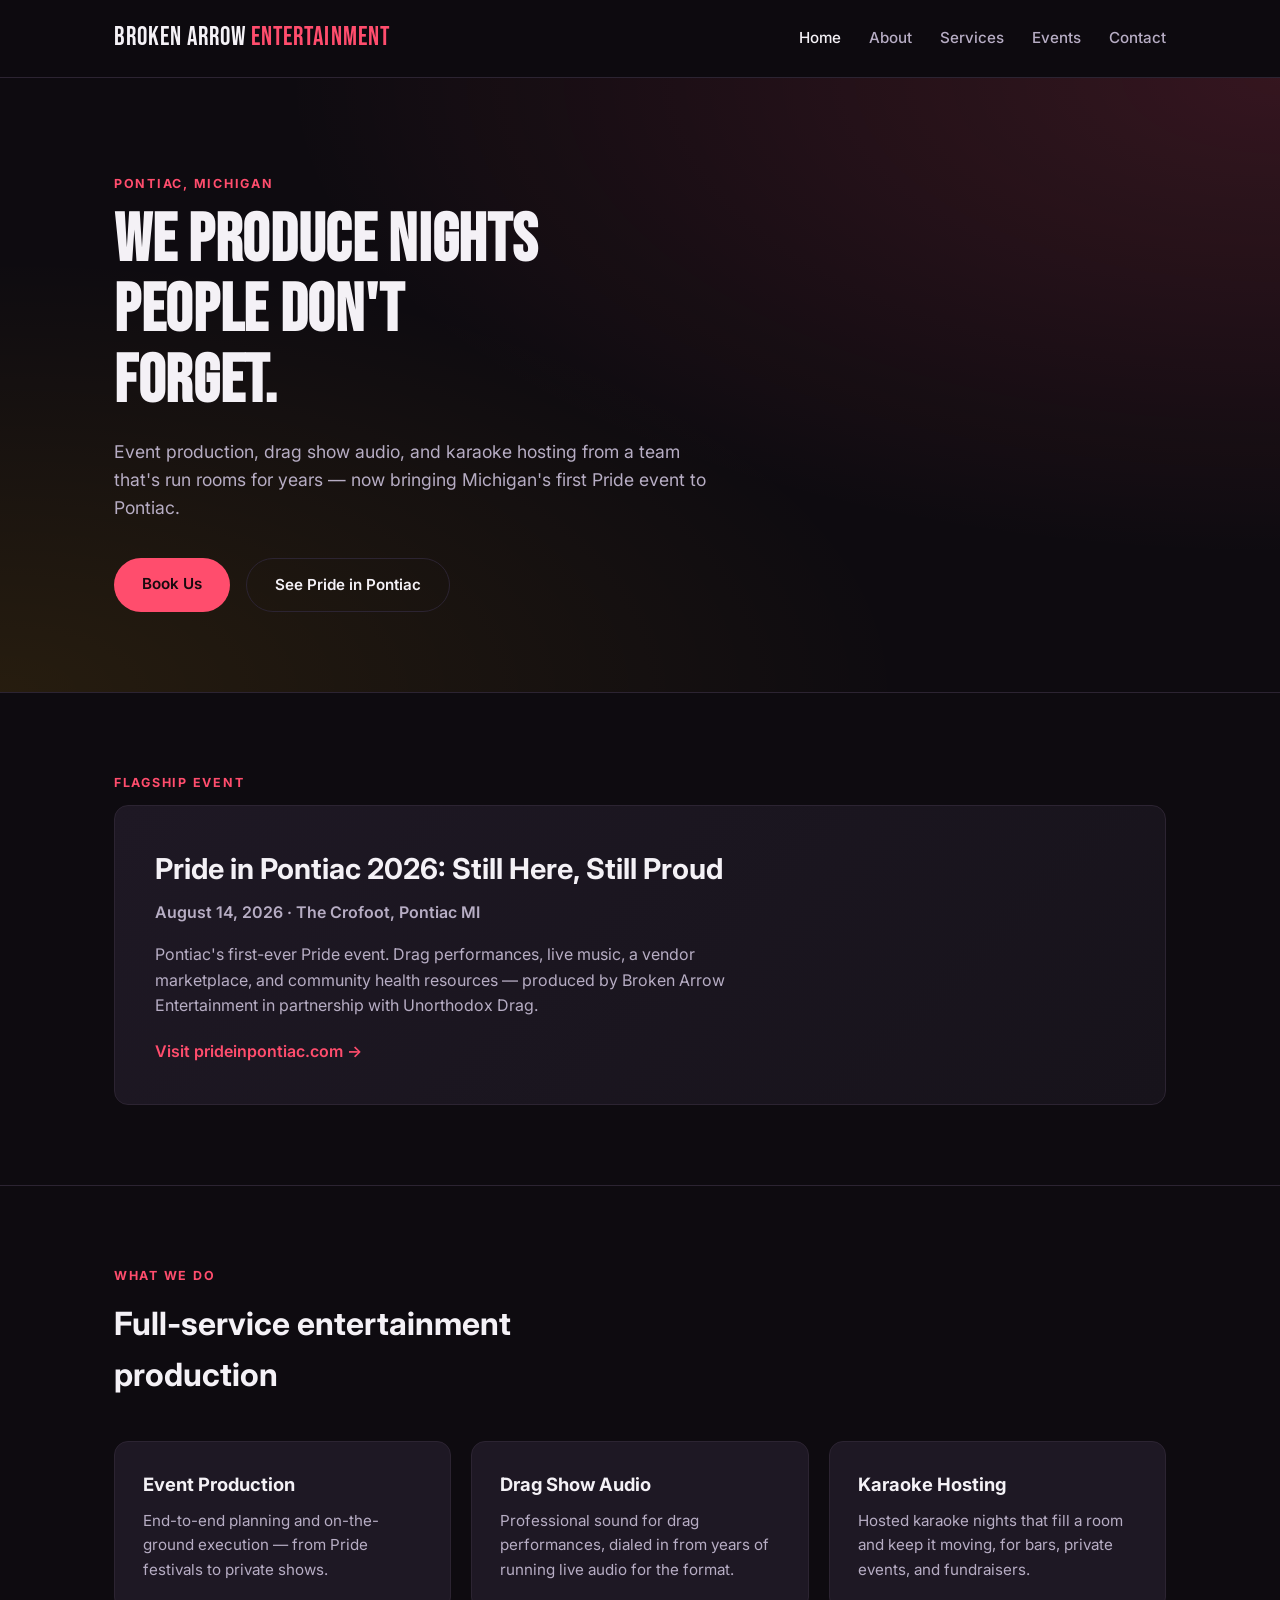
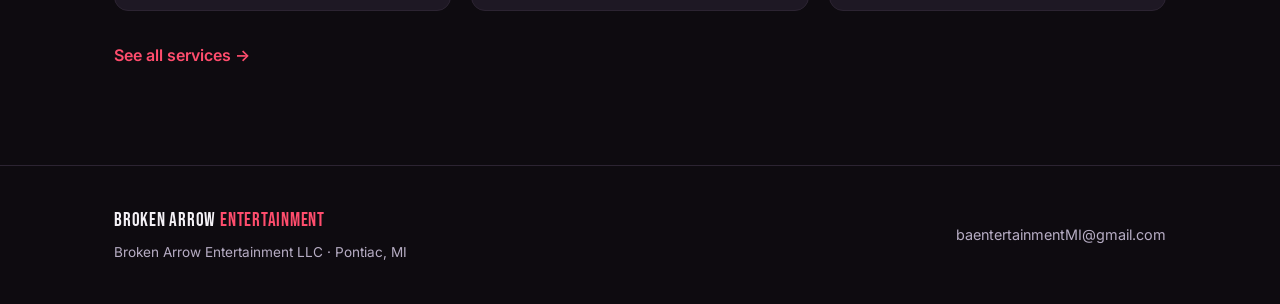
==== index.html @ c87975ab "Add home page" ====
<!DOCTYPE html>
<html lang="en">
<head>
<meta charset="UTF-8">
<meta name="viewport" content="width=device-width, initial-scale=1.0">
<title>Broken Arrow Entertainment | Pontiac, MI Event Production</title>
<meta name="description" content="Broken Arrow Entertainment LLC — event production, drag show audio, and karaoke hosting based in Pontiac, Michigan. Producers of Pride in Pontiac.">
<link rel="preconnect" href="https://fonts.googleapis.com">
<link rel="preconnect" href="https://fonts.gstatic.com" crossorigin>
<link href="https://fonts.googleapis.com/css2?family=Bebas+Neue&family=Inter:wght@400;500;600;700&display=swap" rel="stylesheet">
<link rel="stylesheet" href="css/style.css">
</head>
<body>

<header class="site-header">
  <div class="wrap header-inner">
    <a href="index.html" class="logo">Broken Arrow <span>Entertainment</span></a>
    <nav class="site-nav">
      <a href="index.html" class="active">Home</a>
      <a href="about.html">About</a>
      <a href="services.html">Services</a>
      <a href="events.html">Events</a>
      <a href="contact.html">Contact</a>
    </nav>
  </div>
</header>

<section class="hero">
  <div class="wrap hero-inner">
    <p class="eyebrow">Pontiac, Michigan</p>
    <h1>We produce nights people don't forget.</h1>
    <p class="hero-sub">Event production, drag show audio, and karaoke hosting from a team that's run rooms for years — now bringing Michigan's first Pride event to Pontiac.</p>
    <div class="hero-ctas">
      <a href="contact.html" class="btn btn-primary">Book Us</a>
      <a href="events.html" class="btn btn-ghost">See Pride in Pontiac</a>
    </div>
  </div>
</section>

<section class="spotlight">
  <div class="wrap">
    <p class="eyebrow">Flagship Event</p>
    <div class="spotlight-card">
      <div class="spotlight-text">
        <h2>Pride in Pontiac 2026: Still Here, Still Proud</h2>
        <p class="spotlight-meta">August 14, 2026 &middot; The Crofoot, Pontiac MI</p>
        <p>Pontiac's first-ever Pride event. Drag performances, live music, a vendor marketplace, and community health resources — produced by Broken Arrow Entertainment in partnership with Unorthodox Drag.</p>
        <div class="spotlight-links">
          <a href="https://prideinpontiac.com" target="_blank" rel="noopener">Visit prideinpontiac.com &rarr;</a>
        </div>
      </div>
    </div>
  </div>
</section>

<section class="services-preview">
  <div class="wrap">
    <p class="eyebrow">What We Do</p>
    <h2 class="section-title">Full-service entertainment production</h2>
    <div class="services-grid">
      <div class="service-card">
        <h3>Event Production</h3>
        <p>End-to-end planning and on-the-ground execution — from Pride festivals to private shows.</p>
      </div>
      <div class="service-card">
        <h3>Drag Show Audio</h3>
        <p>Professional sound for drag performances, dialed in from years of running live audio for the format.</p>
      </div>
      <div class="service-card">
        <h3>Karaoke Hosting</h3>
        <p>Hosted karaoke nights that fill a room and keep it moving, for bars, private events, and fundraisers.</p>
      </div>
    </div>
    <a href="services.html" class="link-more">See all services &rarr;</a>
  </div>
</section>

<footer class="site-footer">
  <div class="wrap footer-inner">
    <div>
      <p class="logo footer-logo">Broken Arrow <span>Entertainment</span></p>
      <p class="footer-note">Broken Arrow Entertainment LLC &middot; Pontiac, MI</p>
    </div>
    <div class="footer-contact">
      <a href="mailto:baentertainmentMI@gmail.com">baentertainmentMI@gmail.com</a>
    </div>
  </div>
</footer>

</body>
</html>
---- css/style.css ----
:root {
  --bg: #0e0b10;
  --bg-alt: #17131b;
  --card: #1e1824;
  --text: #f4f1f6;
  --text-dim: #b7adc4;
  --accent: #ff4d6d;
  --accent-2: #ffb703;
  --border: #2c2432;
  --radius: 14px;
}

* { box-sizing: border-box; margin: 0; padding: 0; }

body {
  background: var(--bg);
  color: var(--text);
  font-family: 'Inter', system-ui, sans-serif;
  line-height: 1.6;
  -webkit-font-smoothing: antialiased;
}

.wrap {
  max-width: 1100px;
  margin: 0 auto;
  padding: 0 24px;
}

.eyebrow {
  text-transform: uppercase;
  letter-spacing: 0.14em;
  font-size: 0.78rem;
  font-weight: 700;
  color: var(--accent);
  margin-bottom: 12px;
}

/* Header */
.site-header {
  border-bottom: 1px solid var(--border);
  background: rgba(14, 11, 16, 0.9);
  backdrop-filter: blur(8px);
  position: sticky;
  top: 0;
  z-index: 10;
}

.header-inner {
  display: flex;
  align-items: center;
  justify-content: space-between;
  padding-top: 18px;
  padding-bottom: 18px;
}

.logo {
  font-family: 'Bebas Neue', 'Inter', sans-serif;
  font-size: 1.6rem;
  letter-spacing: 0.04em;
  color: var(--text);
  text-decoration: none;
}

.logo span {
  color: var(--accent);
}

.site-nav {
  display: flex;
  gap: 28px;
}

.site-nav a {
  color: var(--text-dim);
  text-decoration: none;
  font-weight: 500;
  font-size: 0.95rem;
  transition: color 0.15s ease;
}

.site-nav a:hover,
.site-nav a.active {
  color: var(--text);
}

/* Hero */
.hero {
  padding: 96px 0 80px;
  background:
    radial-gradient(ellipse at top right, rgba(255, 77, 109, 0.16), transparent 55%),
    radial-gradient(ellipse at bottom left, rgba(255, 183, 3, 0.10), transparent 50%);
  border-bottom: 1px solid var(--border);
}

.hero h1 {
  font-family: 'Bebas Neue', sans-serif;
  font-size: clamp(2.6rem, 6vw, 4.2rem);
  line-height: 1.05;
  letter-spacing: 0.01em;
  max-width: 16ch;
  margin-bottom: 20px;
}

.hero-sub {
  color: var(--text-dim);
  font-size: 1.1rem;
  max-width: 56ch;
  margin-bottom: 36px;
}

.hero-ctas {
  display: flex;
  gap: 16px;
  flex-wrap: wrap;
}

.btn {
  display: inline-block;
  padding: 14px 28px;
  border-radius: 999px;
  font-weight: 600;
  text-decoration: none;
  font-size: 0.95rem;
  transition: transform 0.15s ease, opacity 0.15s ease;
}

.btn:hover {
  transform: translateY(-1px);
}

.btn-primary {
  background: var(--accent);
  color: #170a0e;
}

.btn-ghost {
  background: transparent;
  color: var(--text);
  border: 1px solid var(--border);
}

/* Spotlight */
.spotlight {
  padding: 80px 0;
  border-bottom: 1px solid var(--border);
}

.spotlight-card {
  background: linear-gradient(135deg, var(--card), var(--bg-alt));
  border: 1px solid var(--border);
  border-radius: var(--radius);
  padding: 40px;
}

.spotlight-text h2 {
  font-size: 1.8rem;
  margin-bottom: 8px;
}

.spotlight-meta {
  color: var(--accent-2);
  font-weight: 600;
  margin-bottom: 16px;
}

.spotlight-text p {
  color: var(--text-dim);
  max-width: 64ch;
}

.spotlight-links {
  margin-top: 20px;
}

.spotlight-links a {
  color: var(--accent);
  text-decoration: none;
  font-weight: 600;
}

.spotlight-links a:hover {
  text-decoration: underline;
}

/* Services preview */
.services-preview {
  padding: 80px 0 96px;
}

.section-title {
  font-size: 2rem;
  margin-bottom: 40px;
  max-width: 20ch;
}

.services-grid {
  display: grid;
  grid-template-columns: repeat(auto-fit, minmax(240px, 1fr));
  gap: 20px;
  margin-bottom: 32px;
}

.service-card {
  background: var(--card);
  border: 1px solid var(--border);
  border-radius: var(--radius);
  padding: 28px;
}

.service-card h3 {
  font-size: 1.15rem;
  margin-bottom: 10px;
}

.service-card p {
  color: var(--text-dim);
  font-size: 0.95rem;
}

.link-more {
  color: var(--accent);
  text-decoration: none;
  font-weight: 600;
}

.link-more:hover {
  text-decoration: underline;
}

/* Footer */
.site-footer {
  border-top: 1px solid var(--border);
  padding: 40px 0;
}

.footer-inner {
  display: flex;
  align-items: center;
  justify-content: space-between;
  flex-wrap: wrap;
  gap: 16px;
}

.footer-logo {
  font-size: 1.2rem;
  margin-bottom: 6px;
}

.footer-note {
  color: var(--text-dim);
  font-size: 0.85rem;
}

.footer-contact a {
  color: var(--text-dim);
  text-decoration: none;
  font-size: 0.9rem;
}

.footer-contact a:hover {
  color: var(--text);
}

@media (max-width: 640px) {
  .site-nav { gap: 16px; font-size: 0.85rem; }
  .hero { padding: 64px 0 56px; }
  .spotlight-card { padding: 28px; }
}
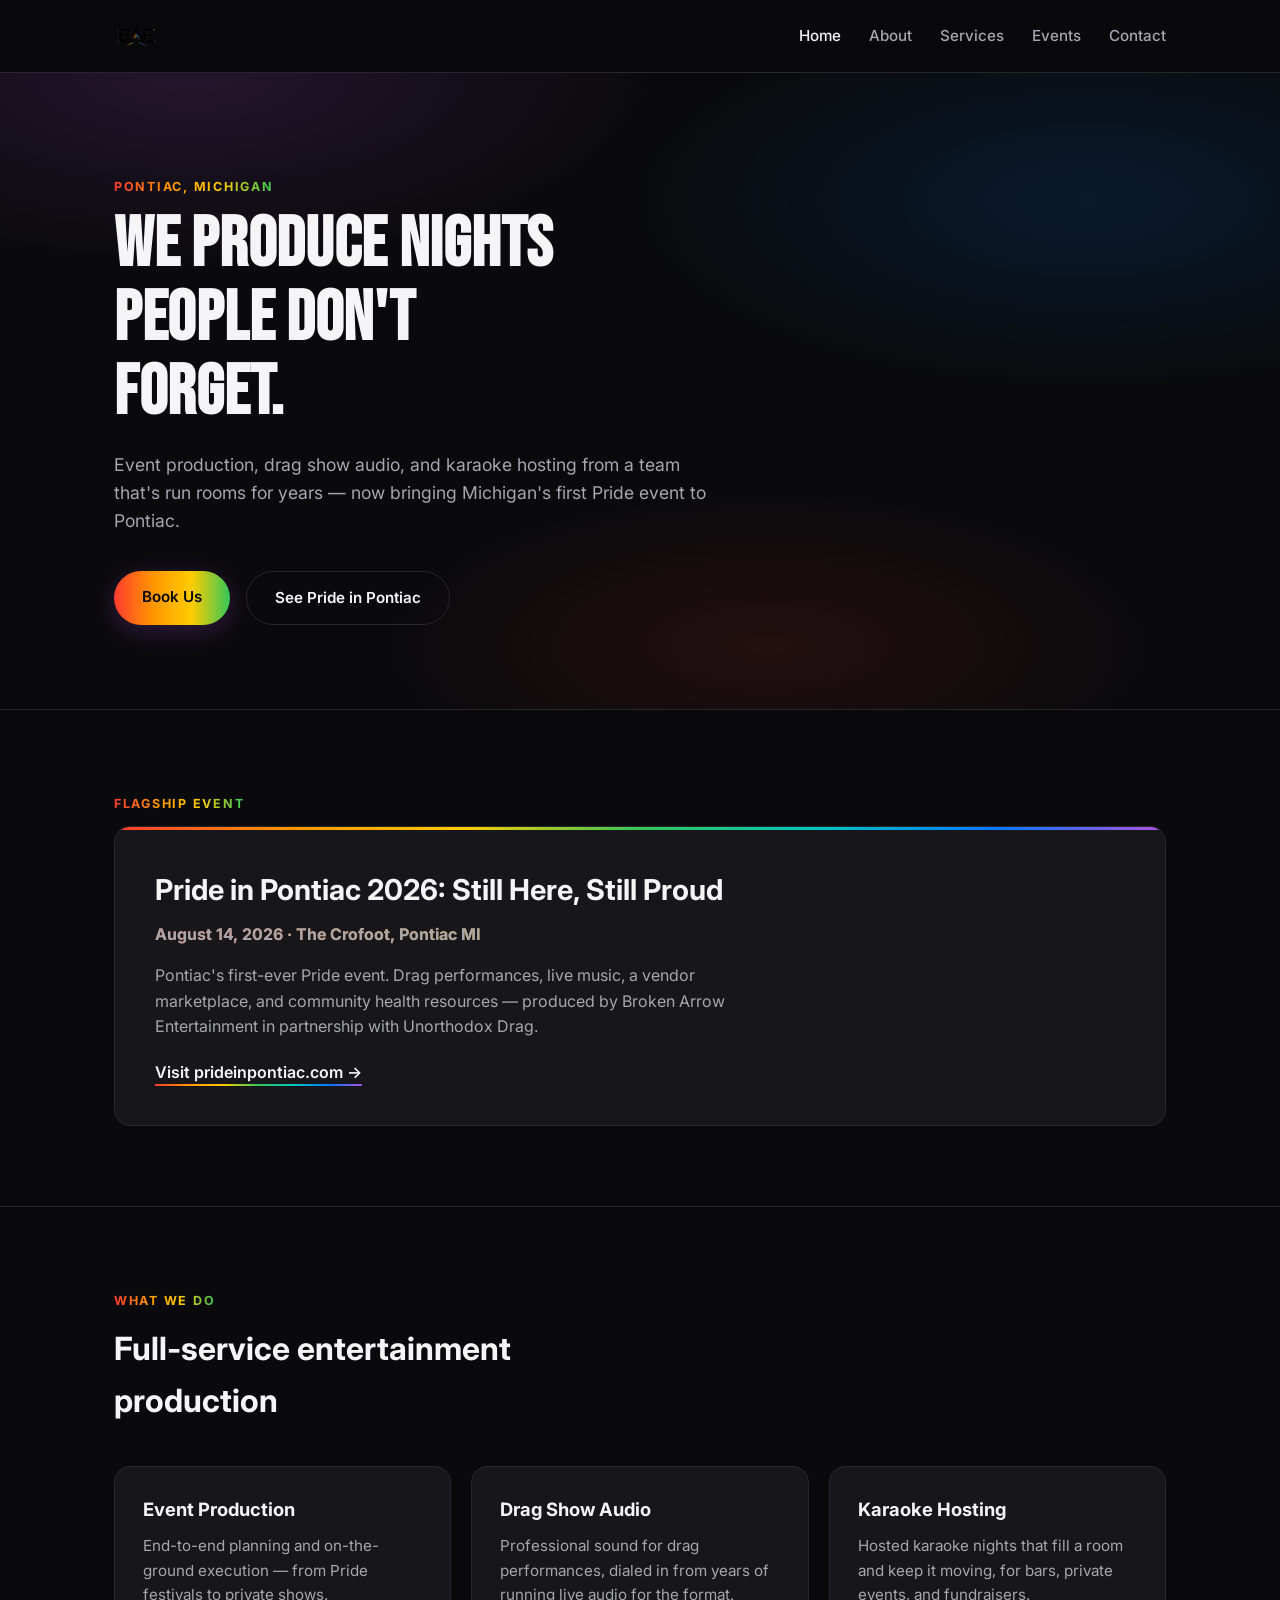
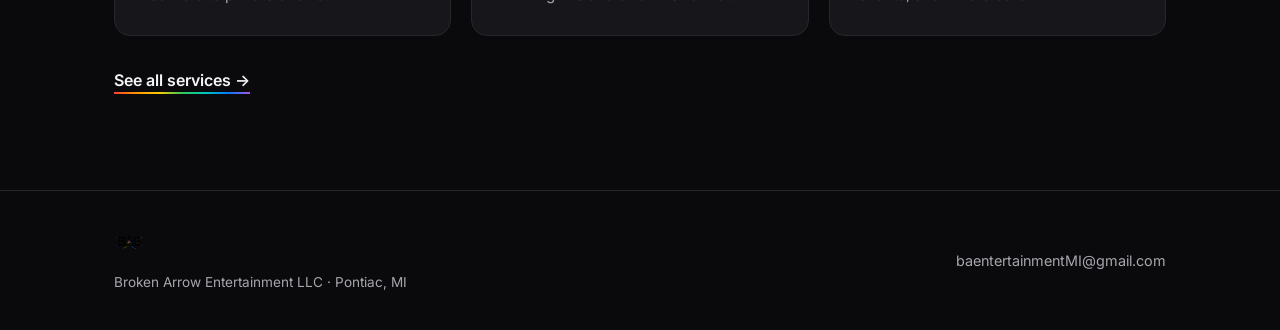
==== commit 2f715435: "Redesign around real BAE logo with rainbow accent system and scroll reveal" ====
--- a/index.html
+++ b/index.html
@@ -14,7 +14,7 @@
 
 <header class="site-header">
   <div class="wrap header-inner">
-    <a href="index.html" class="logo">Broken Arrow <span>Entertainment</span></a>
+    <a href="index.html" class="logo-link"><img src="images/logo.png" alt="Broken Arrow Entertainment" class="logo-img"></a>
     <nav class="site-nav">
       <a href="index.html" class="active">Home</a>
       <a href="about.html">About</a>
@@ -37,7 +37,7 @@
   </div>
 </section>
 
-<section class="spotlight">
+<section class="spotlight reveal">
   <div class="wrap">
     <p class="eyebrow">Flagship Event</p>
     <div class="spotlight-card">
@@ -53,7 +53,7 @@
   </div>
 </section>
 
-<section class="services-preview">
+<section class="services-preview reveal">
   <div class="wrap">
     <p class="eyebrow">What We Do</p>
     <h2 class="section-title">Full-service entertainment production</h2>
@@ -78,7 +78,7 @@
 <footer class="site-footer">
   <div class="wrap footer-inner">
     <div>
-      <p class="logo footer-logo">Broken Arrow <span>Entertainment</span></p>
+      <img src="images/logo.png" alt="Broken Arrow Entertainment" class="footer-logo-img">
       <p class="footer-note">Broken Arrow Entertainment LLC &middot; Pontiac, MI</p>
     </div>
     <div class="footer-contact">
@@ -87,5 +87,6 @@
   </div>
 </footer>
 
+<script src="js/reveal.js"></script>
 </body>
 </html>
--- a/css/style.css
+++ b/css/style.css
@@ -1,13 +1,12 @@
 :root {
-  --bg: #0e0b10;
-  --bg-alt: #17131b;
-  --card: #1e1824;
-  --text: #f4f1f6;
-  --text-dim: #b7adc4;
-  --accent: #ff4d6d;
-  --accent-2: #ffb703;
-  --border: #2c2432;
-  --radius: 14px;
+  --bg: #0a0a0c;
+  --bg-alt: #131316;
+  --card: #17171b;
+  --text: #f5f5f7;
+  --text-dim: #a6a6ad;
+  --border: #26262c;
+  --radius: 16px;
+  --rainbow: linear-gradient(90deg, #ff3b30, #ff9500, #ffcc00, #34c759, #00c7be, #007aff, #af52de);
 }
 
 * { box-sizing: border-box; margin: 0; padding: 0; }
@@ -27,18 +26,23 @@
 }
 
 .eyebrow {
+  display: inline-block;
   text-transform: uppercase;
   letter-spacing: 0.14em;
   font-size: 0.78rem;
   font-weight: 700;
-  color: var(--accent);
   margin-bottom: 12px;
+  background: var(--rainbow);
+  background-size: 200% auto;
+  -webkit-background-clip: text;
+  background-clip: text;
+  color: transparent;
 }
 
 /* Header */
 .site-header {
   border-bottom: 1px solid var(--border);
-  background: rgba(14, 11, 16, 0.9);
+  background: rgba(10, 10, 12, 0.85);
   backdrop-filter: blur(8px);
   position: sticky;
   top: 0;
@@ -49,20 +53,19 @@
   display: flex;
   align-items: center;
   justify-content: space-between;
-  padding-top: 18px;
-  padding-bottom: 18px;
-}
-
-.logo {
-  font-family: 'Bebas Neue', 'Inter', sans-serif;
-  font-size: 1.6rem;
-  letter-spacing: 0.04em;
-  color: var(--text);
-  text-decoration: none;
-}
-
-.logo span {
-  color: var(--accent);
+  padding-top: 14px;
+  padding-bottom: 14px;
+}
+
+.logo-link {
+  display: flex;
+  align-items: center;
+}
+
+.logo-img {
+  height: 44px;
+  width: auto;
+  display: block;
 }
 
 .site-nav {
@@ -85,16 +88,17 @@
 
 /* Hero */
 .hero {
-  padding: 96px 0 80px;
+  padding: 100px 0 84px;
   background:
-    radial-gradient(ellipse at top right, rgba(255, 77, 109, 0.16), transparent 55%),
-    radial-gradient(ellipse at bottom left, rgba(255, 183, 3, 0.10), transparent 50%);
+    radial-gradient(ellipse 60% 50% at 15% 0%, rgba(175, 82, 222, 0.16), transparent 60%),
+    radial-gradient(ellipse 60% 50% at 85% 20%, rgba(0, 122, 255, 0.14), transparent 60%),
+    radial-gradient(ellipse 50% 40% at 60% 90%, rgba(255, 59, 48, 0.10), transparent 60%);
   border-bottom: 1px solid var(--border);
 }
 
 .hero h1 {
   font-family: 'Bebas Neue', sans-serif;
-  font-size: clamp(2.6rem, 6vw, 4.2rem);
+  font-size: clamp(2.6rem, 6vw, 4.4rem);
   line-height: 1.05;
   letter-spacing: 0.01em;
   max-width: 16ch;
@@ -121,7 +125,7 @@
   font-weight: 600;
   text-decoration: none;
   font-size: 0.95rem;
-  transition: transform 0.15s ease, opacity 0.15s ease;
+  transition: transform 0.15s ease, opacity 0.15s ease, box-shadow 0.15s ease;
 }
 
 .btn:hover {
@@ -129,14 +133,24 @@
 }
 
 .btn-primary {
-  background: var(--accent);
-  color: #170a0e;
+  background: var(--rainbow);
+  background-size: 200% auto;
+  color: #0a0a0c;
+  box-shadow: 0 6px 24px rgba(175, 82, 222, 0.25);
+}
+
+.btn-primary:hover {
+  background-position: right center;
 }
 
 .btn-ghost {
   background: transparent;
   color: var(--text);
   border: 1px solid var(--border);
+}
+
+.btn-ghost:hover {
+  border-color: #4a4a54;
 }
 
 /* Spotlight */
@@ -146,10 +160,20 @@
 }
 
 .spotlight-card {
-  background: linear-gradient(135deg, var(--card), var(--bg-alt));
+  position: relative;
+  background: var(--card);
   border: 1px solid var(--border);
   border-radius: var(--radius);
   padding: 40px;
+  overflow: hidden;
+}
+
+.spotlight-card::before {
+  content: "";
+  position: absolute;
+  top: 0; left: 0; right: 0;
+  height: 3px;
+  background: var(--rainbow);
 }
 
 .spotlight-text h2 {
@@ -158,9 +182,13 @@
 }
 
 .spotlight-meta {
-  color: var(--accent-2);
-  font-weight: 600;
+  font-weight: 700;
   margin-bottom: 16px;
+  background: var(--rainbow);
+  background-size: 200% auto;
+  -webkit-background-clip: text;
+  background-clip: text;
+  color: transparent;
 }
 
 .spotlight-text p {
@@ -173,13 +201,12 @@
 }
 
 .spotlight-links a {
-  color: var(--accent);
+  color: var(--text);
   text-decoration: none;
   font-weight: 600;
-}
-
-.spotlight-links a:hover {
-  text-decoration: underline;
+  border-bottom: 2px solid;
+  border-image: var(--rainbow) 1;
+  padding-bottom: 2px;
 }
 
 /* Services preview */
@@ -201,10 +228,32 @@
 }
 
 .service-card {
+  position: relative;
   background: var(--card);
   border: 1px solid var(--border);
   border-radius: var(--radius);
   padding: 28px;
+  overflow: hidden;
+  transition: transform 0.2s ease, border-color 0.2s ease;
+}
+
+.service-card::before {
+  content: "";
+  position: absolute;
+  top: 0; left: 0; right: 0;
+  height: 3px;
+  background: var(--rainbow);
+  opacity: 0;
+  transition: opacity 0.2s ease;
+}
+
+.service-card:hover {
+  transform: translateY(-2px);
+  border-color: #3a3a44;
+}
+
+.service-card:hover::before {
+  opacity: 1;
 }
 
 .service-card h3 {
@@ -218,19 +267,18 @@
 }
 
 .link-more {
-  color: var(--accent);
+  color: var(--text);
   text-decoration: none;
   font-weight: 600;
-}
-
-.link-more:hover {
-  text-decoration: underline;
+  border-bottom: 2px solid;
+  border-image: var(--rainbow) 1;
+  padding-bottom: 2px;
 }
 
 /* Footer */
 .site-footer {
   border-top: 1px solid var(--border);
-  padding: 40px 0;
+  padding: 36px 0;
 }
 
 .footer-inner {
@@ -241,9 +289,10 @@
   gap: 16px;
 }
 
-.footer-logo {
-  font-size: 1.2rem;
-  margin-bottom: 6px;
+.footer-logo-img {
+  height: 30px;
+  width: auto;
+  margin-bottom: 8px;
 }
 
 .footer-note {
@@ -259,10 +308,131 @@
 
 .footer-contact a:hover {
   color: var(--text);
+}
+
+/* Inner page hero */
+.page-hero {
+  padding: 72px 0 56px;
+  background:
+    radial-gradient(ellipse 60% 50% at 20% 0%, rgba(0, 199, 190, 0.14), transparent 60%),
+    radial-gradient(ellipse 50% 40% at 90% 30%, rgba(255, 59, 48, 0.10), transparent 60%);
+  border-bottom: 1px solid var(--border);
+}
+
+.page-hero h1 {
+  font-family: 'Bebas Neue', sans-serif;
+  font-size: clamp(2.2rem, 5vw, 3.2rem);
+  line-height: 1.08;
+  max-width: 20ch;
+  margin-bottom: 16px;
+}
+
+/* About */
+.about-body {
+  padding: 72px 0;
+}
+
+.about-grid {
+  display: grid;
+  grid-template-columns: 1.6fr 1fr;
+  gap: 48px;
+}
+
+.about-grid h2 {
+  font-size: 1.3rem;
+  margin-bottom: 12px;
+  margin-top: 32px;
+}
+
+.about-grid h2:first-child {
+  margin-top: 0;
+}
+
+.about-grid p {
+  color: var(--text-dim);
+}
+
+.about-grid a {
+  color: var(--text);
+  font-weight: 600;
+  border-bottom: 2px solid;
+  border-image: var(--rainbow) 1;
+}
+
+.about-facts {
+  display: flex;
+  flex-direction: column;
+  gap: 14px;
+}
+
+.fact-card {
+  background: var(--card);
+  border: 1px solid var(--border);
+  border-radius: var(--radius);
+  padding: 20px 22px;
+}
+
+.fact-card h3 {
+  font-size: 0.75rem;
+  text-transform: uppercase;
+  letter-spacing: 0.1em;
+  margin-bottom: 6px;
+  background: var(--rainbow);
+  background-size: 200% auto;
+  -webkit-background-clip: text;
+  background-clip: text;
+  color: transparent;
+}
+
+.fact-card p {
+  font-weight: 600;
+}
+
+/* CTA band */
+.cta-band {
+  border-top: 1px solid var(--border);
+  padding: 56px 0;
+}
+
+.cta-inner {
+  display: flex;
+  align-items: center;
+  justify-content: space-between;
+  flex-wrap: wrap;
+  gap: 20px;
+}
+
+.cta-inner h2 {
+  font-size: 1.6rem;
+}
+
+/* Scroll reveal */
+.reveal {
+  opacity: 0;
+  transform: translateY(18px);
+  transition: opacity 0.6s ease, transform 0.6s ease;
+}
+
+.reveal.in-view {
+  opacity: 1;
+  transform: translateY(0);
+}
+
+@media (prefers-reduced-motion: reduce) {
+  .reveal {
+    opacity: 1;
+    transform: none;
+    transition: none;
+  }
+}
+
+@media (max-width: 720px) {
+  .about-grid { grid-template-columns: 1fr; }
 }
 
 @media (max-width: 640px) {
   .site-nav { gap: 16px; font-size: 0.85rem; }
   .hero { padding: 64px 0 56px; }
   .spotlight-card { padding: 28px; }
-}
+  .logo-img { height: 36px; }
+}
